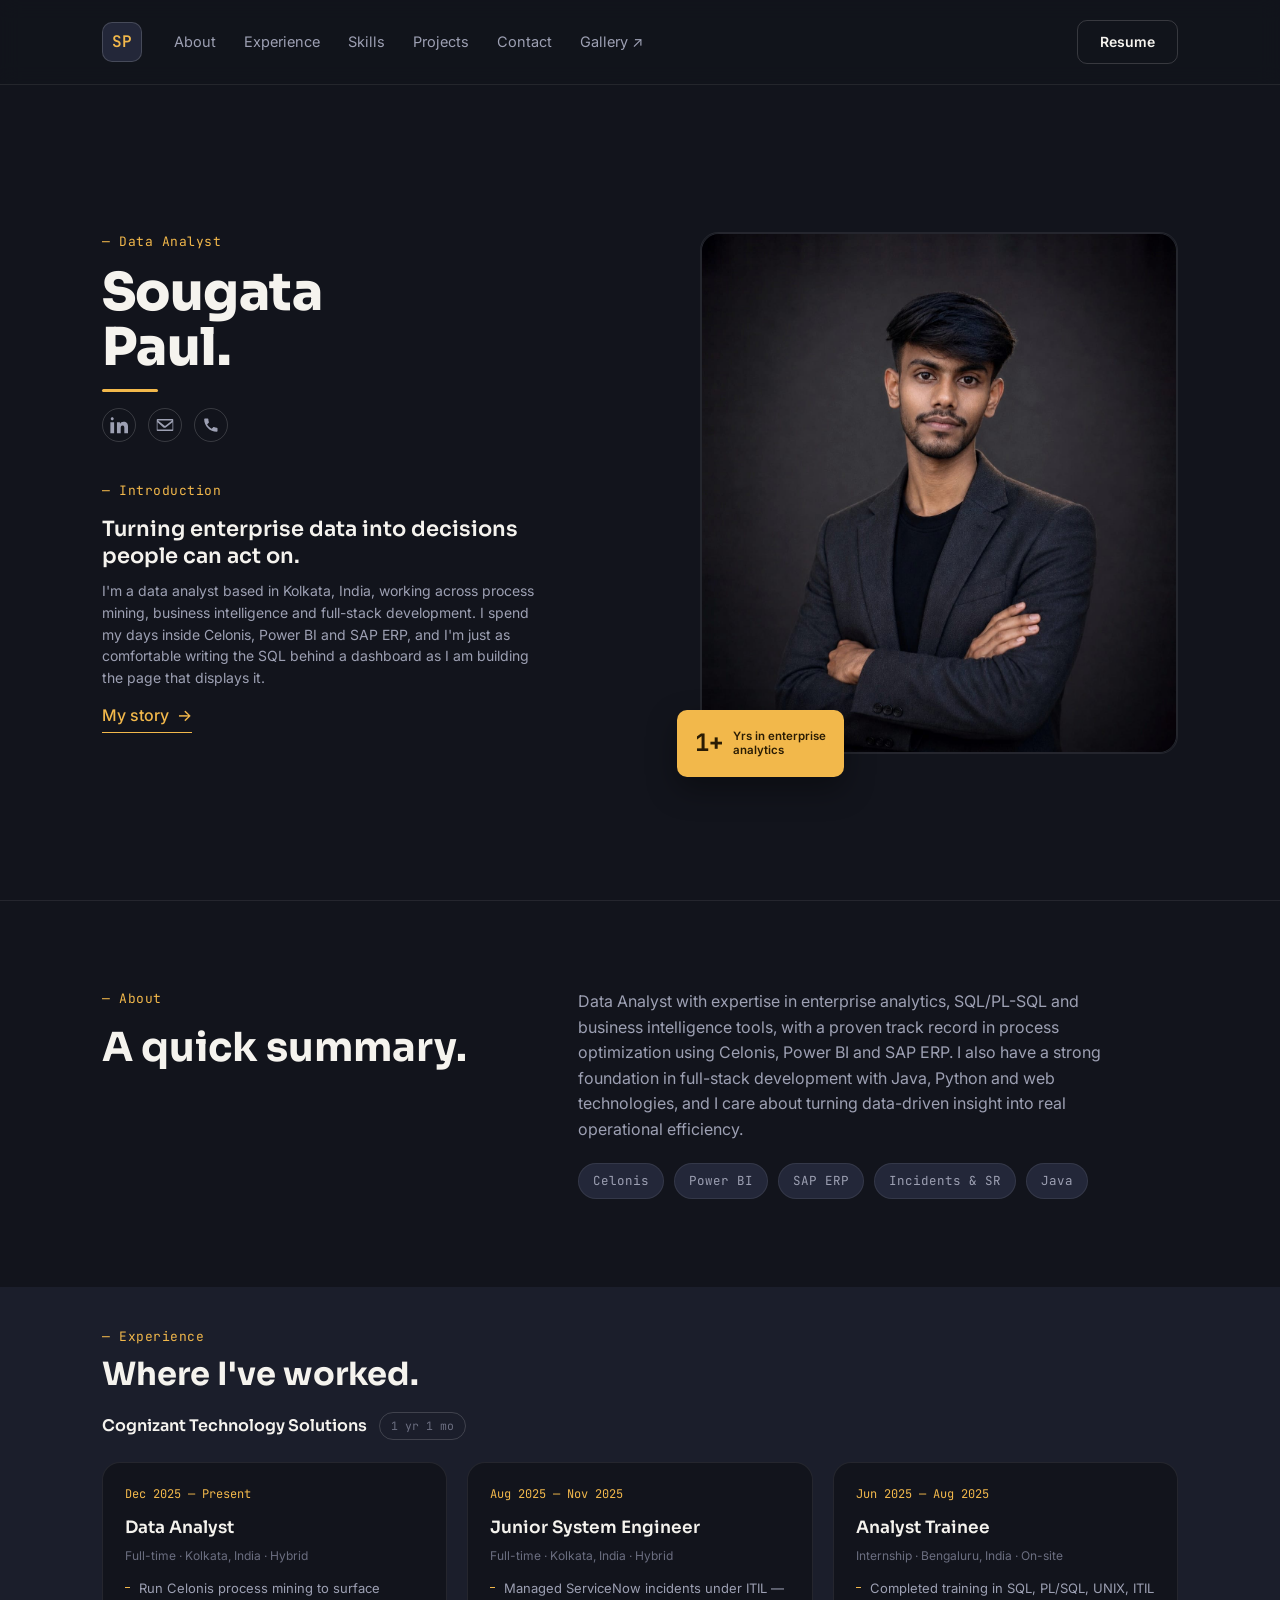
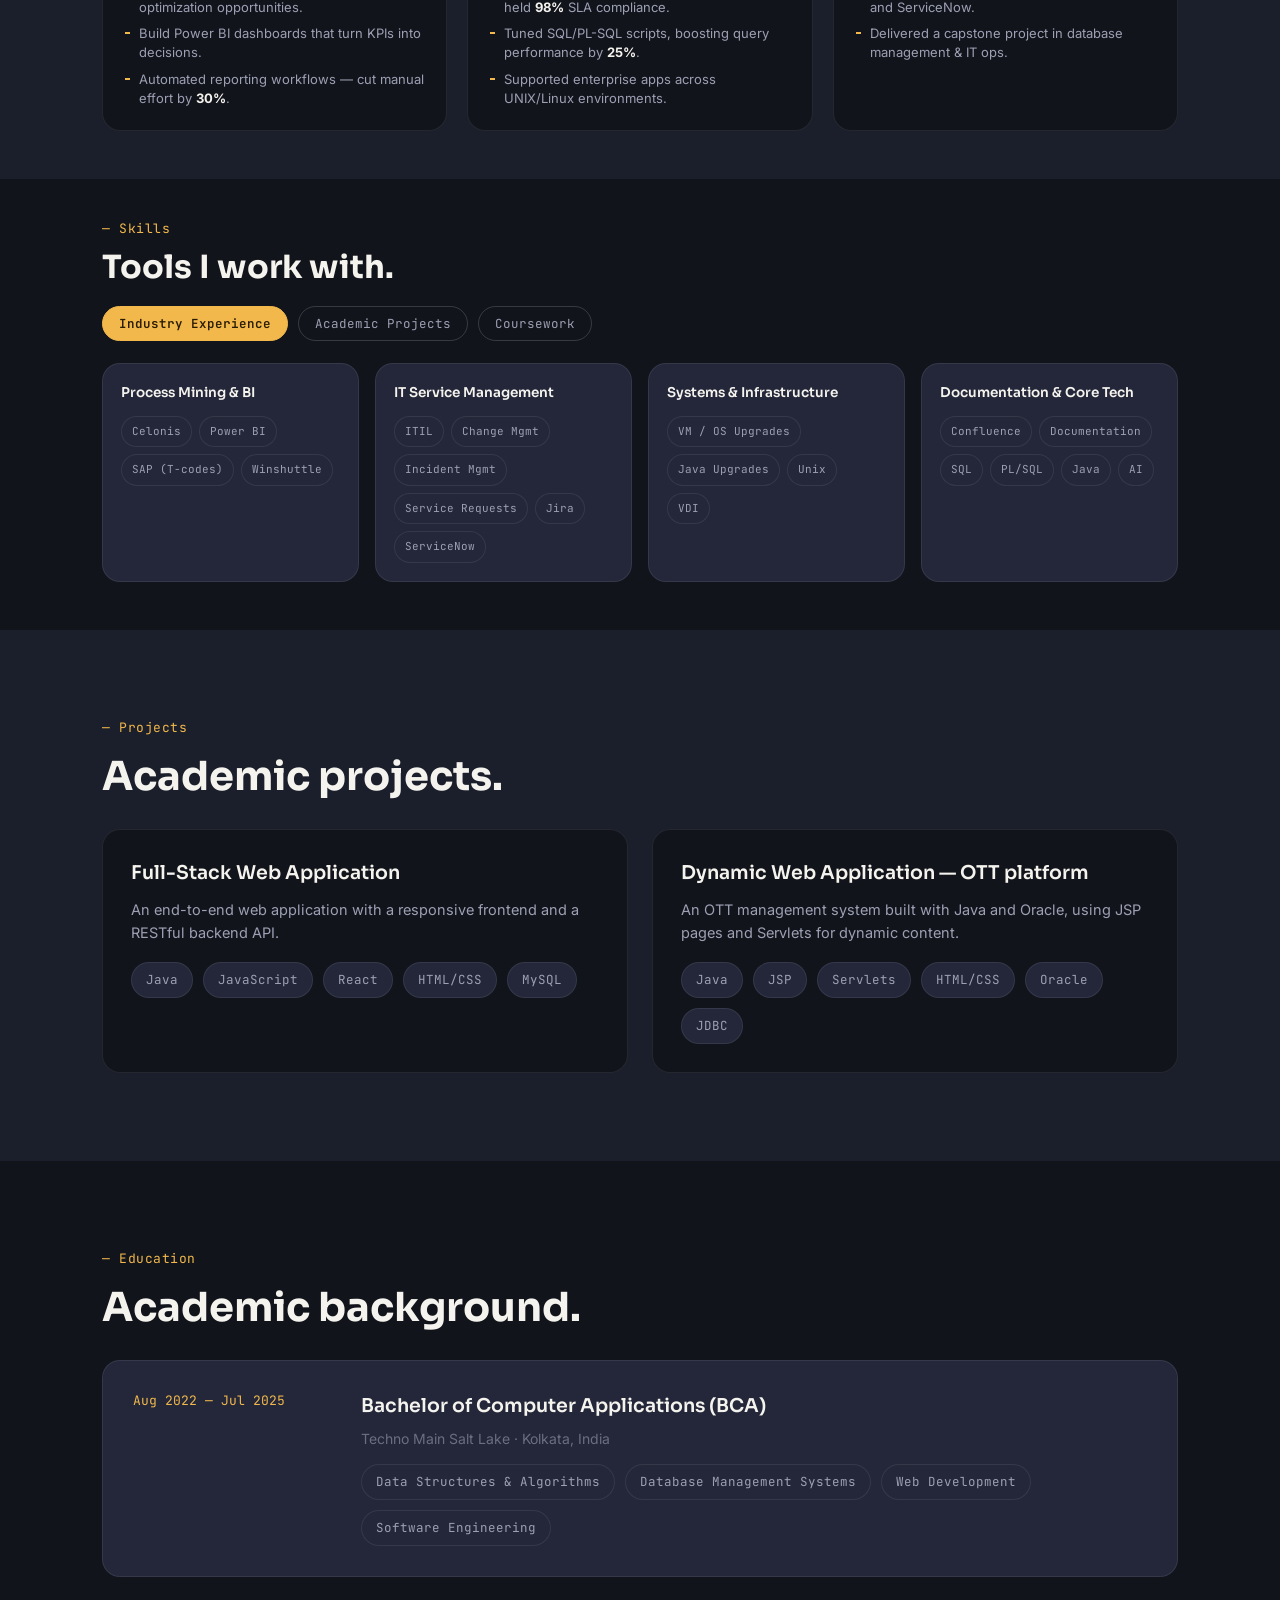
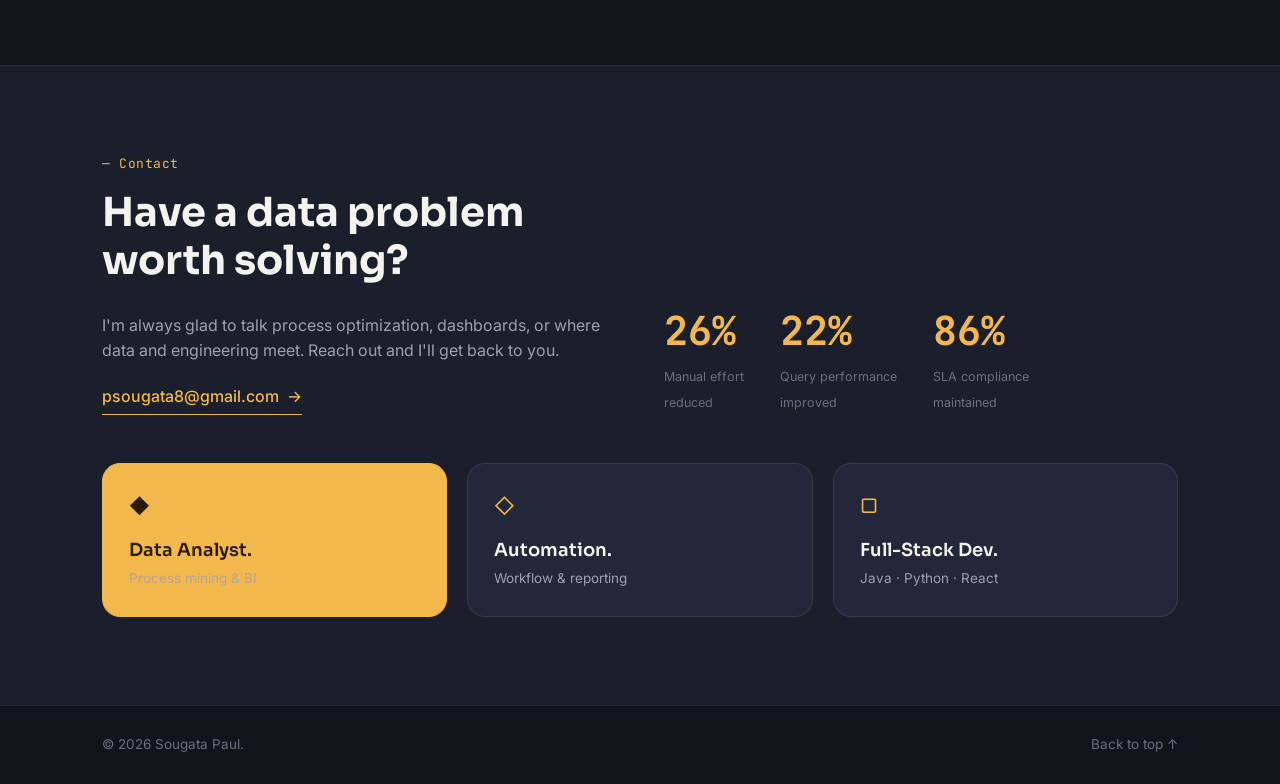
==== index.html @ 5f7a3713 "Add files via upload" ====
<!DOCTYPE html>
<html lang="en">
<head>
  <meta charset="UTF-8">
  <meta name="viewport" content="width=device-width, initial-scale=1.0">
  <title>Sougata Paul — Data Analyst &amp; Full-Stack Developer</title>
  <meta name="description" content="Portfolio of Sougata Paul, Data Analyst and full-stack developer specializing in process mining, Power BI, SQL and enterprise analytics.">

  <link rel="icon" href="data:image/svg+xml,%3Csvg xmlns='http://www.w3.org/2000/svg' viewBox='0 0 64 64'%3E%3Crect width='64' height='64' rx='14' fill='%2312141C'/%3E%3Ctext x='32' y='42' font-family='Arial' font-size='28' font-weight='700' fill='%23F2B84B' text-anchor='middle'%3ESP%3C/text%3E%3C/svg%3E">

  <link rel="preconnect" href="https://fonts.googleapis.com">
  <link rel="preconnect" href="https://fonts.gstatic.com" crossorigin>
  <link href="https://fonts.googleapis.com/css2?family=Sora:wght@400;600;700;800&family=Inter:wght@400;500;600&family=JetBrains+Mono:wght@500;600&display=swap" rel="stylesheet">

  <link rel="stylesheet" href="css/styles.css">
</head>
<body>

  <!-- ====== NAV ====== -->
  <header class="site-header">
    <div class="nav-wrap">
      <a href="#top" class="logo" aria-label="Sougata Paul, home">SP</a>

      <nav class="main-nav" id="main-nav">
        <a href="#about">About</a>
        <a href="#experience">Experience</a>
        <a href="#skills">Skills</a>
        <a href="#projects">Projects</a>
        <a href="#contact">Contact</a>
        <a href="gallery.html" class="gallery-cta">Gallery ↗</a>
      </nav>

      <a class="btn btn-ghost nav-cta" href="assets/resume/Sougata_Paul_Resume.pdf" download>Resume</a>

      <button class="menu-toggle" id="menu-toggle" aria-label="Open menu" aria-expanded="false" aria-controls="main-nav">
        <span></span><span></span><span></span>
      </button>
    </div>
  </header>

  <main id="top">

    <!-- ====== HERO ====== -->
    <section class="hero">
      <div class="hero-grid">

        <div class="hero-text">
          <p class="eyebrow">— Data Analyst</p>
          <h1 class="hero-name">Sougata<br>Paul.</h1>
          <span class="accent-rule"></span>

          <ul class="social-row" aria-label="Contact links">
            <li><a href="https://www.linkedin.com/in/sougata-paul-/" target="_blank" rel="noopener" aria-label="LinkedIn">
              <svg viewBox="0 0 24 24" width="18" height="18" fill="currentColor"><path d="M4.98 3.5C4.98 4.6 4.1 5.5 3 5.5s-1.98-.9-1.98-2S1.9 1.5 3 1.5s1.98.9 1.98 2zM.5 8.2h5V23h-5V8.2zM8.5 8.2h4.79v2.02h.07c.67-1.2 2.3-2.46 4.73-2.46 5.06 0 6 3.3 6 7.6V23h-5v-6.7c0-1.6-.03-3.66-2.23-3.66-2.24 0-2.58 1.74-2.58 3.55V23h-5V8.2z"/></svg>
            </a></li>
            <li><a href="mailto:psougata8@gmail.com" aria-label="Email">
              <svg viewBox="0 0 24 24" width="18" height="18" fill="currentColor"><path d="M2 4h20a1 1 0 0 1 1 1v14a1 1 0 0 1-1 1H2a1 1 0 0 1-1-1V5a1 1 0 0 1 1-1zm19.4 2H2.6l8.9 7.1a1 1 0 0 0 1 0L21.4 6zM2 8.3V18h20V8.3l-8.9 7a3 3 0 0 1-3.2 0L2 8.3z"/></svg>
            </a></li>
            <li><a href="tel:+918100506676" aria-label="Phone">
              <svg viewBox="0 0 24 24" width="18" height="18" fill="currentColor"><path d="M6.6 10.8c1.4 2.7 3.6 4.9 6.3 6.3l2.1-2.1c.3-.3.7-.4 1-.2 1.1.5 2.4.7 3.7.7.6 0 1 .4 1 1v3.6c0 .6-.4 1-1 1C10.6 21.1 2.9 13.4 2.9 4.3c0-.6.4-1 1-1H7.5c.6 0 1 .4 1 1 0 1.3.2 2.6.7 3.7.2.3.1.7-.2 1l-2.1 2.1z"/></svg>
            </a></li>
          </ul>
        </div>

        <div class="hero-photo">
          <div class="photo-frame">
            <img id="profile-photo" src="assets/images/profile.jpeg" alt="Portrait of Sougata Paul">
            <div class="floating-chip">
              <span class="chip-num">1+</span>
              <span class="chip-label">Yrs in enterprise<br>analytics</span>
            </div>
          </div>
        </div>

        <div class="hero-intro">
          <p class="eyebrow">— Introduction</p>
          <h2 class="hero-headline">Turning enterprise data into decisions people can act on.</h2>
          <p class="hero-copy">
            I'm a data analyst based in Kolkata, India, working across process mining,
            business intelligence and full-stack development. I spend my days inside
            Celonis, Power BI and SAP ERP, and I'm just as comfortable writing the SQL
            behind a dashboard as I am building the page that displays it.
          </p>
          <a class="link-arrow" href="#about">My story <span aria-hidden="true">→</span></a>
        </div>

      </div>
    </section>

    <!-- ====== ABOUT ====== -->
    <section class="section" id="about">
      <div class="section-inner about-grid">
        <div>
          <p class="eyebrow">— About</p>
          <h2 class="section-title">A quick summary.</h2>
        </div>
        <div>
          <p class="body-copy">
            Data Analyst with expertise in enterprise analytics, SQL/PL-SQL and business
            intelligence tools, with a proven track record in process optimization using
            Celonis, Power BI and SAP ERP. I also have a strong foundation in full-stack
            development with Java, Python and web technologies, and I care about turning
            data-driven insight into real operational efficiency.
          </p>
          <ul class="chip-row">
            <li class="chip">Celonis</li>
            <li class="chip">Power BI</li>
            <li class="chip">SAP ERP</li>
            <li class="chip">Incidents & SR</li>
            <li class="chip">Java</li>
          </ul>
        </div>
      </div>
    </section>

    <!-- ====== EXPERIENCE ====== -->
    <section class="section section-alt experience-section" id="experience">
      <div class="section-inner">
        <p class="eyebrow">— Experience</p>
        <h2 class="section-title">Where I've worked.</h2>

        <div class="company-header">
          <span class="company-name">Cognizant Technology Solutions</span>
          <span class="company-tenure">1 yr 1 mo</span>
        </div>

        <div class="experience-grid">

          <article class="exp-card">
            <span class="exp-date">Dec 2025 — Present</span>
            <h3>Data Analyst</h3>
            <p class="exp-meta">Full-time · Kolkata, India · Hybrid</p>
            <ul>
              <li>Run Celonis process mining to surface optimization opportunities.</li>
              <li>Build Power BI dashboards that turn KPIs into decisions.</li>
              <li>Automated reporting workflows — cut manual effort by <strong>30%</strong>.</li>
            </ul>
          </article>

          <article class="exp-card">
            <span class="exp-date">Aug 2025 — Nov 2025</span>
            <h3>Junior System Engineer</h3>
            <p class="exp-meta">Full-time · Kolkata, India · Hybrid</p>
            <ul>
              <li>Managed ServiceNow incidents under ITIL — held <strong>98%</strong> SLA compliance.</li>
              <li>Tuned SQL/PL-SQL scripts, boosting query performance by <strong>25%</strong>.</li>
              <li>Supported enterprise apps across UNIX/Linux environments.</li>
            </ul>
          </article>

          <article class="exp-card">
            <span class="exp-date">Jun 2025 — Aug 2025</span>
            <h3>Analyst Trainee</h3>
            <p class="exp-meta">Internship · Bengaluru, India · On-site</p>
            <ul>
              <li>Completed training in SQL, PL/SQL, UNIX, ITIL and ServiceNow.</li>
              <li>Delivered a capstone project in database management &amp; IT ops.</li>
            </ul>
          </article>

        </div>
      </div>
    </section>

    <!-- ====== SKILLS ====== -->
    <section class="section skills-section" id="skills">
      <div class="section-inner">
        <p class="eyebrow">— Skills</p>
        <h2 class="section-title">Tools I work with.</h2>

        <div class="skills-tabs" role="tablist" aria-label="Skill categories">
          <button class="tab-btn is-active" role="tab" aria-selected="true" data-tab="industry">Industry Experience</button>
          <button class="tab-btn" role="tab" aria-selected="false" data-tab="academic">Academic Projects</button>
          <button class="tab-btn" role="tab" aria-selected="false" data-tab="coursework">Coursework</button>
        </div>

        <div class="tab-panel is-active" data-panel="industry">
          <div class="skills-grid cols-4">
            <div class="skill-card">
              <h3>Process Mining &amp; BI</h3>
              <ul class="chip-row">
                <li class="chip">Celonis</li>
                <li class="chip">Power BI</li>
                <li class="chip">SAP (T-codes)</li>
                <li class="chip">Winshuttle</li>
              </ul>
            </div>
            <div class="skill-card">
              <h3>IT Service Management</h3>
              <ul class="chip-row">
                <li class="chip">ITIL</li>
                <li class="chip">Change Mgmt</li>
                <li class="chip">Incident Mgmt</li>
                <li class="chip">Service Requests</li>
                <li class="chip">Jira</li>
                <li class="chip">ServiceNow</li>
              </ul>
            </div>
            <div class="skill-card">
              <h3>Systems &amp; Infrastructure</h3>
              <ul class="chip-row">
                <li class="chip">VM / OS Upgrades</li>
                <li class="chip">Java Upgrades</li>
                <li class="chip">Unix</li>
                <li class="chip">VDI</li>
              </ul>
            </div>
            <div class="skill-card">
              <h3>Documentation &amp; Core Tech</h3>
              <ul class="chip-row">
                <li class="chip">Confluence</li>
                <li class="chip">Documentation</li>
                <li class="chip">SQL</li>
                <li class="chip">PL/SQL</li>
                <li class="chip">Java</li>
                <li class="chip">AI</li>
              </ul>
            </div>
          </div>
        </div>

        <div class="tab-panel" data-panel="academic" hidden>
          <div class="skills-grid cols-3">
            <div class="skill-card">
              <h3>Frontend</h3>
              <ul class="chip-row">
                <li class="chip">HTML</li>
                <li class="chip">CSS</li>
                <li class="chip">JavaScript</li>
                <li class="chip">React</li>
                <li class="chip">Bootstrap</li>
              </ul>
            </div>
            <div class="skill-card">
              <h3>Backend &amp; Java</h3>
              <ul class="chip-row">
                <li class="chip">Spring Boot</li>
                <li class="chip">STS</li>
                <li class="chip">Servlet</li>
                <li class="chip">JSP</li>
                <li class="chip">JDBC</li>
                <li class="chip">Full-Stack Dev</li>
              </ul>
            </div>
            <div class="skill-card">
              <h3>Databases &amp; Tools</h3>
              <ul class="chip-row">
                <li class="chip">MySQL</li>
                <li class="chip">Oracle</li>
                <li class="chip">DBMS</li>
                <li class="chip">Postman</li>
              </ul>
            </div>
          </div>
        </div>

        <div class="tab-panel" data-panel="coursework" hidden>
          <div class="skill-card skill-card-wide">
            <h3>Foundational coursework</h3>
            <p class="coursework-note">Core CS concepts covered during my BCA, alongside the hands-on project work.</p>
            <ul class="chip-row">
              <li class="chip">Java</li>
              <li class="chip">Python</li>
              <li class="chip">C</li>
              <li class="chip">DBMS</li>
              <li class="chip">DSS</li>
              <li class="chip">PHP</li>
            </ul>
          </div>
        </div>
      </div>
    </section>

    <!-- ====== PROJECTS ====== -->
    <section class="section section-alt" id="projects">
      <div class="section-inner">
        <p class="eyebrow">— Projects</p>
        <h2 class="section-title">Academic projects.</h2>

        <div class="projects-grid">
          <article class="project-card">
            <h3>Full-Stack Web Application</h3>
            <p>An end-to-end web application with a responsive frontend and a RESTful backend API.</p>
            <ul class="chip-row">
              <li class="chip">Java</li><li class="chip">JavaScript</li><li class="chip">React</li>
              <li class="chip">HTML/CSS</li><li class="chip">MySQL</li>
            </ul>
          </article>

          <article class="project-card">
            <h3>Dynamic Web Application — OTT platform</h3>
            <p>An OTT management system built with Java and Oracle, using JSP pages and Servlets for dynamic content.</p>
            <ul class="chip-row">
              <li class="chip">Java</li><li class="chip">JSP</li><li class="chip">Servlets</li>
              <li class="chip">HTML/CSS</li><li class="chip">Oracle</li><li class="chip">JDBC</li>
            </ul>
          </article>
        </div>
      </div>
    </section>

    <!-- ====== EDUCATION ====== -->
    <section class="section" id="education">
      <div class="section-inner">
        <p class="eyebrow">— Education</p>
        <h2 class="section-title">Academic background.</h2>

        <div class="education-card">
          <div class="education-date">Aug 2022 — Jul 2025</div>
          <div>
            <h3>Bachelor of Computer Applications (BCA)</h3>
            <p class="timeline-org">Techno Main Salt Lake · Kolkata, India</p>
            <ul class="chip-row">
              <li class="chip">Data Structures &amp; Algorithms</li>
              <li class="chip">Database Management Systems</li>
              <li class="chip">Web Development</li>
              <li class="chip">Software Engineering</li>
            </ul>
          </div>
        </div>
      </div>
    </section>

    <!-- ====== CONTACT / STATS ====== -->
    <section class="section contact-band" id="contact">
      <div class="section-inner contact-grid">

        <div>
          <p class="eyebrow">— Contact</p>
          <h2 class="section-title">Have a data problem<br>worth solving?</h2>
          <p class="body-copy">
            I'm always glad to talk process optimization, dashboards, or where data
            and engineering meet. Reach out and I'll get back to you.
          </p>
          <a class="link-arrow" href="mailto:psougata8@gmail.com">psougata8@gmail.com <span aria-hidden="true">→</span></a>
        </div>

        <div class="stats-row" id="stats-row">
          <div class="stat">
            <span class="stat-num" data-count="30" data-suffix="%">0%</span>
            <span class="stat-label">Manual effort<br>reduced</span>
          </div>
          <div class="stat">
            <span class="stat-num" data-count="25" data-suffix="%">0%</span>
            <span class="stat-label">Query performance<br>improved</span>
          </div>
          <div class="stat">
            <span class="stat-num" data-count="98" data-suffix="%">0%</span>
            <span class="stat-label">SLA compliance<br>maintained</span>
          </div>
        </div>

        <div class="role-cards">
          <div class="role-card role-card-featured">
            <span class="role-icon" aria-hidden="true">◆</span>
            <h3>Data Analyst.</h3>
            <p>Process mining &amp; BI</p>
          </div>
          <div class="role-card">
            <span class="role-icon" aria-hidden="true">◇</span>
            <h3>Automation.</h3>
            <p>Workflow &amp; reporting</p>
          </div>
          <div class="role-card">
            <span class="role-icon" aria-hidden="true">▢</span>
            <h3>Full-Stack Dev.</h3>
            <p>Java · Python · React</p>
          </div>
        </div>

      </div>
    </section>

  </main>

  <!-- ====== FOOTER ====== -->
  <footer class="site-footer">
    <div class="section-inner footer-inner">
      <span>© <span id="year"></span> Sougata Paul.</span>
      <a href="#top">Back to top ↑</a>
    </div>
  </footer>

  <script src="js/script.js"></script>
</body>
</html>
---- css/styles.css ----
/* ===================================================================
   SOUGATA PAUL — PORTFOLIO STYLES
   Token system: dark navy surfaces, amber accent, Sora display type,
   Inter body type, JetBrains Mono for numbers/dates/labels.
   =================================================================== */

:root {
  /* color */
  --bg-base: #12141C;
  --bg-surface: #1B1E2B;
  --bg-surface-alt: #232739;
  --accent: #F2B84B;
  --accent-dark: #C98F2A;
  --text-primary: #F5F3EE;
  --text-secondary: #9DA0B3;
  --text-tertiary: #6B6E80;
  --border: rgba(255, 255, 255, 0.08);
  --border-strong: rgba(255, 255, 255, 0.16);

  /* type */
  --font-display: "Sora", sans-serif;
  --font-body: "Inter", sans-serif;
  --font-mono: "JetBrains Mono", monospace;

  /* layout */
  --max-width: 1140px;
  --radius-md: 10px;
  --radius-lg: 18px;
  --header-h: 84px;
}

/* ---------- reset ---------- */
* { margin: 0; padding: 0; box-sizing: border-box; }

html { scroll-behavior: smooth; }

section[id] { scroll-margin-top: var(--header-h); }

body {
  background: var(--bg-base);
  color: var(--text-primary);
  font-family: var(--font-body);
  font-size: 16px;
  line-height: 1.6;
  -webkit-font-smoothing: antialiased;
}

img { max-width: 100%; display: block; }
ul, ol { list-style: none; }
a { color: inherit; text-decoration: none; }

a:focus-visible,
button:focus-visible {
  outline: 2px solid var(--accent);
  outline-offset: 3px;
  border-radius: 4px;
}

@media (prefers-reduced-motion: reduce) {
  html { scroll-behavior: auto; }
  * { animation-duration: 0.001ms !important; transition-duration: 0.001ms !important; }
}

.section-inner {
  max-width: var(--max-width);
  margin: 0 auto;
  padding: 0 32px;
}

/* ---------- eyebrow / headings ---------- */
.eyebrow {
  font-family: var(--font-mono);
  font-size: 13px;
  letter-spacing: 0.04em;
  color: var(--accent);
  margin-bottom: 14px;
}

.section-title {
  font-family: var(--font-display);
  font-weight: 700;
  font-size: clamp(28px, 4vw, 40px);
  line-height: 1.2;
  margin-bottom: 28px;
}

.body-copy {
  color: var(--text-secondary);
  max-width: 540px;
  margin-bottom: 20px;
}

.link-arrow {
  display: inline-flex;
  align-items: center;
  gap: 8px;
  color: var(--accent);
  font-weight: 500;
  border-bottom: 1px solid var(--accent);
  padding-bottom: 4px;
  transition: gap 0.2s ease;
}
.link-arrow:hover { gap: 14px; }

/* ---------- chips ---------- */
.chip-row { display: flex; flex-wrap: wrap; gap: 10px; }
.chip {
  font-family: var(--font-mono);
  font-size: 12.5px;
  color: var(--text-secondary);
  background: var(--bg-surface-alt);
  border: 1px solid var(--border);
  border-radius: 999px;
  padding: 7px 14px;
}

/* ---------- buttons ---------- */
.btn {
  display: inline-block;
  font-weight: 600;
  font-size: 14px;
  padding: 10px 22px;
  border-radius: var(--radius-md);
  transition: background 0.2s ease, color 0.2s ease, border-color 0.2s ease;
}
.btn-ghost {
  border: 1px solid var(--border-strong);
  color: var(--text-primary);
}
.btn-ghost:hover { border-color: var(--accent); color: var(--accent); }

/* =========================================================
   HEADER / NAV
   ========================================================= */
.site-header {
  position: sticky;
  top: 0;
  z-index: 100;
  background: rgba(18, 20, 28, 0.85);
  backdrop-filter: blur(10px);
  border-bottom: 1px solid var(--border);
}

.nav-wrap {
  max-width: var(--max-width);
  height: var(--header-h);
  margin: 0 auto;
  padding: 0 32px;
  display: flex;
  align-items: center;
  gap: 32px;
}

.logo {
  width: 40px;
  height: 40px;
  flex-shrink: 0;
  display: grid;
  place-items: center;
  background: var(--bg-surface-alt);
  border: 1px solid var(--border-strong);
  border-radius: 10px;
  font-family: var(--font-mono);
  font-weight: 600;
  color: var(--accent);
}

.main-nav {
  display: flex;
  gap: 28px;
  margin-right: auto;
}
.main-nav a {
  font-size: 14.5px;
  color: var(--text-secondary);
  transition: color 0.2s ease;
}
.main-nav a:hover { color: var(--text-primary); }

.nav-cta { flex-shrink: 0; }

.menu-toggle {
  display: none;
  width: 36px;
  height: 36px;
  background: none;
  border: none;
  flex-direction: column;
  justify-content: center;
  gap: 5px;
  cursor: pointer;
}
.menu-toggle span {
  display: block;
  height: 2px;
  background: var(--text-primary);
  border-radius: 2px;
}

/* =========================================================
   HERO
   ========================================================= */
.hero {
  min-height: calc(100vh - var(--header-h));
  display: flex;
  align-items: center;
  padding: 28px 0;
  border-bottom: 1px solid var(--border);
}

.hero-grid {
  width: 100%;
  max-width: var(--max-width);
  margin: 0 auto;
  padding: 0 32px;
  display: grid;
  grid-template-columns: 1.05fr 0.9fr;
  grid-template-rows: auto auto;
  column-gap: 40px;
  row-gap: 18px;
  align-items: stretch;
}

.hero-text { grid-column: 1; grid-row: 1; }

.hero-name {
  font-family: var(--font-display);
  font-weight: 800;
  font-size: clamp(32px, 4.6vw, 52px);
  line-height: 1.05;
  letter-spacing: -0.01em;
}

.accent-rule {
  display: block;
  width: 56px;
  height: 3px;
  background: var(--accent);
  border-radius: 4px;
  margin: 14px 0 16px;
}

.social-row { display: flex; gap: 12px; }
.social-row a {
  width: 34px;
  height: 34px;
  display: grid;
  place-items: center;
  border: 1px solid var(--border-strong);
  border-radius: 50%;
  color: var(--text-secondary);
  transition: border-color 0.2s ease, color 0.2s ease;
}
.social-row a:hover { border-color: var(--accent); color: var(--accent); }

.hero-photo { grid-column: 2; grid-row: 1 / 3; height: 100%; }

.photo-frame {
  position: relative;
  height: 100%;
  border-radius: var(--radius-lg);
  overflow: visible;
  border: 1px solid var(--border);
}
.photo-frame img {
  width: 100%;
  height: 100%;
  min-height: 280px;
  max-height: 520px;
  object-fit: cover;
  object-position: top center;
  border-radius: var(--radius-lg);
  border: 1px solid var(--border);
}

.floating-chip {
  position: absolute;
  left: -24px;
  bottom: -24px;
  background: var(--accent);
  color: #2A1C04;
  border-radius: var(--radius-md);
  padding: 14px 18px;
  display: flex;
  align-items: center;
  gap: 10px;
  box-shadow: 0 12px 30px rgba(0, 0, 0, 0.35);
}
.chip-num {
  font-family: var(--font-mono);
  font-weight: 700;
  font-size: 24px;
}
.chip-label {
  font-size: 11.5px;
  font-weight: 600;
  line-height: 1.25;
}

.hero-intro { grid-column: 1; grid-row: 2; align-self: start; }

.hero-headline {
  font-family: var(--font-display);
  font-weight: 600;
  font-size: clamp(17px, 1.9vw, 21px);
  line-height: 1.3;
  margin-bottom: 10px;
  max-width: 440px;
}

.hero-copy {
  color: var(--text-secondary);
  font-size: 14px;
  line-height: 1.55;
  max-width: 440px;
  margin-bottom: 14px;
}

/* =========================================================
   GENERIC SECTIONS
   ========================================================= */
.section { padding: 88px 0; }
.section-alt { background: var(--bg-surface); }

.about-grid {
  display: grid;
  grid-template-columns: 1fr 1.4fr;
  gap: 48px;
}

/* =========================================================
   EXPERIENCE — compact 3-up cards, sized to avoid inner scroll
   ========================================================= */
.experience-section { padding: 40px 0 48px; }
.experience-section .eyebrow { margin-bottom: 8px; }
.experience-section .section-title { font-size: clamp(24px, 3.2vw, 32px); margin-bottom: 18px; }

.company-header {
  display: flex;
  align-items: center;
  gap: 12px;
  margin-bottom: 22px;
}
.company-name {
  font-family: var(--font-display);
  font-weight: 600;
  font-size: 16px;
}
.company-tenure {
  font-family: var(--font-mono);
  font-size: 11.5px;
  color: var(--text-tertiary);
  border: 1px solid var(--border-strong);
  border-radius: 999px;
  padding: 4px 11px;
}

.experience-grid {
  display: grid;
  grid-template-columns: repeat(3, 1fr);
  gap: 20px;
}

.exp-card {
  background: var(--bg-base);
  border: 1px solid var(--border);
  border-radius: var(--radius-lg);
  padding: 22px;
}

.exp-date {
  display: block;
  font-family: var(--font-mono);
  font-size: 12px;
  color: var(--accent);
  margin-bottom: 10px;
}

.exp-card h3 {
  font-family: var(--font-display);
  font-size: 17px;
  font-weight: 600;
  margin-bottom: 4px;
}

.exp-meta {
  font-size: 12px;
  color: var(--text-tertiary);
  margin-bottom: 14px;
}

.exp-card ul { display: flex; flex-direction: column; gap: 8px; }
.exp-card li {
  color: var(--text-secondary);
  font-size: 13px;
  line-height: 1.45;
  position: relative;
  padding-left: 14px;
}
.exp-card li::before {
  content: "";
  position: absolute;
  left: 0;
  top: 8px;
  width: 5px;
  height: 1.5px;
  background: var(--accent);
}
.exp-card strong { color: var(--text-primary); }

.timeline-org {
  color: var(--text-tertiary);
  font-size: 14px;
  margin-bottom: 14px;
}

/* =========================================================
   SKILLS — tabbed, sized to fit one viewport
   ========================================================= */
.skills-section { padding: 40px 0 48px; }
.skills-section .eyebrow { margin-bottom: 8px; }
.skills-section .section-title { font-size: clamp(24px, 3.2vw, 32px); margin-bottom: 20px; }

.skills-tabs {
  display: flex;
  gap: 10px;
  flex-wrap: wrap;
  margin-bottom: 22px;
}
.tab-btn {
  font-family: var(--font-mono);
  font-size: 12.5px;
  color: var(--text-secondary);
  background: transparent;
  border: 1px solid var(--border-strong);
  border-radius: 999px;
  padding: 8px 16px;
  cursor: pointer;
  transition: border-color 0.2s ease, color 0.2s ease, background 0.2s ease;
}
.tab-btn:hover { border-color: var(--accent); color: var(--text-primary); }
.chip:hover { border-color: var(--accent); color: var(--text-primary); }
.tab-btn.is-active {
  background: var(--accent);
  border-color: var(--accent);
  color: #2A1C04;
  font-weight: 600;
}

.tab-panel[hidden] { display: none; }

.skills-grid {
  display: grid;
  gap: 16px;
}
.skills-grid.cols-4 { grid-template-columns: repeat(4, 1fr); }
.skills-grid.cols-3 { grid-template-columns: repeat(3, 1fr); }

.skill-card {
  background: var(--bg-surface-alt);
  border: 1px solid var(--border);
  border-radius: var(--radius-lg);
  padding: 18px;
}
.skill-card h3 {
  font-family: var(--font-display);
  font-size: 13.5px;
  font-weight: 600;
  margin-bottom: 12px;
}
.skills-section .chip {
  font-size: 11px;
  padding: 6px 10px;
}
.skills-section .chip-row { gap: 7px; }

.skill-card-wide { max-width: 640px; }
.coursework-note {
  color: var(--text-secondary);
  font-size: 13.5px;
  margin-bottom: 16px;
}

/* =========================================================
   PROJECTS
   ========================================================= */
.projects-grid {
  display: grid;
  grid-template-columns: repeat(2, 1fr);
  gap: 24px;
}

.project-card {
  background: var(--bg-base);
  border: 1px solid var(--border);
  border-radius: var(--radius-lg);
  padding: 28px;
}
.project-card h3 {
  font-family: var(--font-display);
  font-size: 19px;
  font-weight: 600;
  margin-bottom: 10px;
}
.project-card p {
  color: var(--text-secondary);
  margin-bottom: 18px;
  font-size: 14.5px;
}

/* =========================================================
   EDUCATION
   ========================================================= */
.education-card {
  display: grid;
  grid-template-columns: 200px 1fr;
  gap: 28px;
  background: var(--bg-surface-alt);
  border: 1px solid var(--border);
  border-radius: var(--radius-lg);
  padding: 30px;
}
.education-date {
  font-family: var(--font-mono);
  font-size: 13px;
  color: var(--accent);
}
.education-card h3 {
  font-family: var(--font-display);
  font-size: 19px;
  font-weight: 600;
  margin-bottom: 6px;
}

/* =========================================================
   CONTACT / STATS BAND
   ========================================================= */
.contact-band {
  background: var(--bg-surface);
  border-top: 1px solid var(--border);
}

.contact-grid {
  display: grid;
  grid-template-columns: 1fr 1fr;
  grid-template-rows: auto auto;
  column-gap: 48px;
  row-gap: 48px;
}

.stats-row {
  grid-column: 2;
  grid-row: 1;
  display: flex;
  gap: 36px;
  align-self: end;
}
.stat-num {
  display: block;
  font-family: var(--font-mono);
  font-weight: 700;
  font-size: 40px;
  color: var(--accent);
}
.stat-label {
  font-size: 12.5px;
  color: var(--text-tertiary);
  line-height: 1.3;
}

.role-cards {
  grid-column: 1 / -1;
  grid-row: 2;
  display: grid;
  grid-template-columns: repeat(3, 1fr);
  gap: 20px;
}

.role-card {
  background: var(--bg-surface-alt);
  border: 1px solid var(--border);
  border-radius: var(--radius-lg);
  padding: 26px;
}
.role-card-featured {
  background: var(--accent);
  border-color: var(--accent);
}
.role-card-featured h3,
.role-card-featured p { color: #2A1C04; }
.role-card-featured .role-icon { color: #2A1C04; }

.role-icon {
  display: block;
  font-size: 20px;
  color: var(--accent);
  margin-bottom: 14px;
}
.role-card h3 {
  font-family: var(--font-display);
  font-size: 18px;
  font-weight: 600;
  margin-bottom: 4px;
}
.role-card p {
  font-size: 13.5px;
  color: var(--text-secondary);
}
.role-card-featured p { opacity: 0.75; }

/* =========================================================
   FOOTER
   ========================================================= */
.site-footer {
  border-top: 1px solid var(--border);
  padding: 28px 0;
}
.footer-inner {
  display: flex;
  justify-content: space-between;
  font-size: 13.5px;
  color: var(--text-tertiary);
}
.footer-inner a:hover { color: var(--accent); }

/* =========================================================
   RESPONSIVE
   ========================================================= */
@media (max-width: 900px) {
  .hero { min-height: auto; padding: 48px 0; }
  .hero-grid { grid-template-columns: 1fr; row-gap: 28px; }
  .hero-text, .hero-photo, .hero-intro { grid-column: 1; }
  .hero-photo { grid-row: auto; height: auto; max-width: 360px; }
  .photo-frame { height: auto; }
  .photo-frame img { height: auto; aspect-ratio: 4 / 5; min-height: 0; max-height: none; }
  .about-grid { grid-template-columns: 1fr; }
  .experience-grid { grid-template-columns: 1fr; }
  .company-header { flex-wrap: wrap; }
  .skills-grid.cols-4 { grid-template-columns: repeat(2, 1fr); }
  .skills-grid.cols-3 { grid-template-columns: repeat(2, 1fr); }
  .projects-grid { grid-template-columns: 1fr; }
  .contact-grid { grid-template-columns: 1fr; }
  .stats-row { grid-column: 1; grid-row: auto; align-self: start; flex-wrap: wrap; }
  .role-cards { grid-template-columns: 1fr; grid-row: auto; grid-column: 1; }
  .education-card { grid-template-columns: 1fr; }
}

@media (max-width: 720px) {
  .main-nav {
    position: absolute;
    top: var(--header-h);
    left: 0;
    right: 0;
    background: var(--bg-base);
    border-bottom: 1px solid var(--border);
    flex-direction: column;
    gap: 0;
    margin-right: 0;
    max-height: 0;
    overflow: hidden;
    transition: max-height 0.25s ease;
  }
  .main-nav.is-open { max-height: 320px; }
  .main-nav a {
    padding: 16px 32px;
    border-bottom: 1px solid var(--border);
  }
  .nav-cta { display: none; }
  .menu-toggle { display: flex; }
  .skills-grid.cols-4, .skills-grid.cols-3 { grid-template-columns: 1fr; }
  .skills-tabs { gap: 8px; }
  .floating-chip { left: 16px; bottom: 16px; }
}
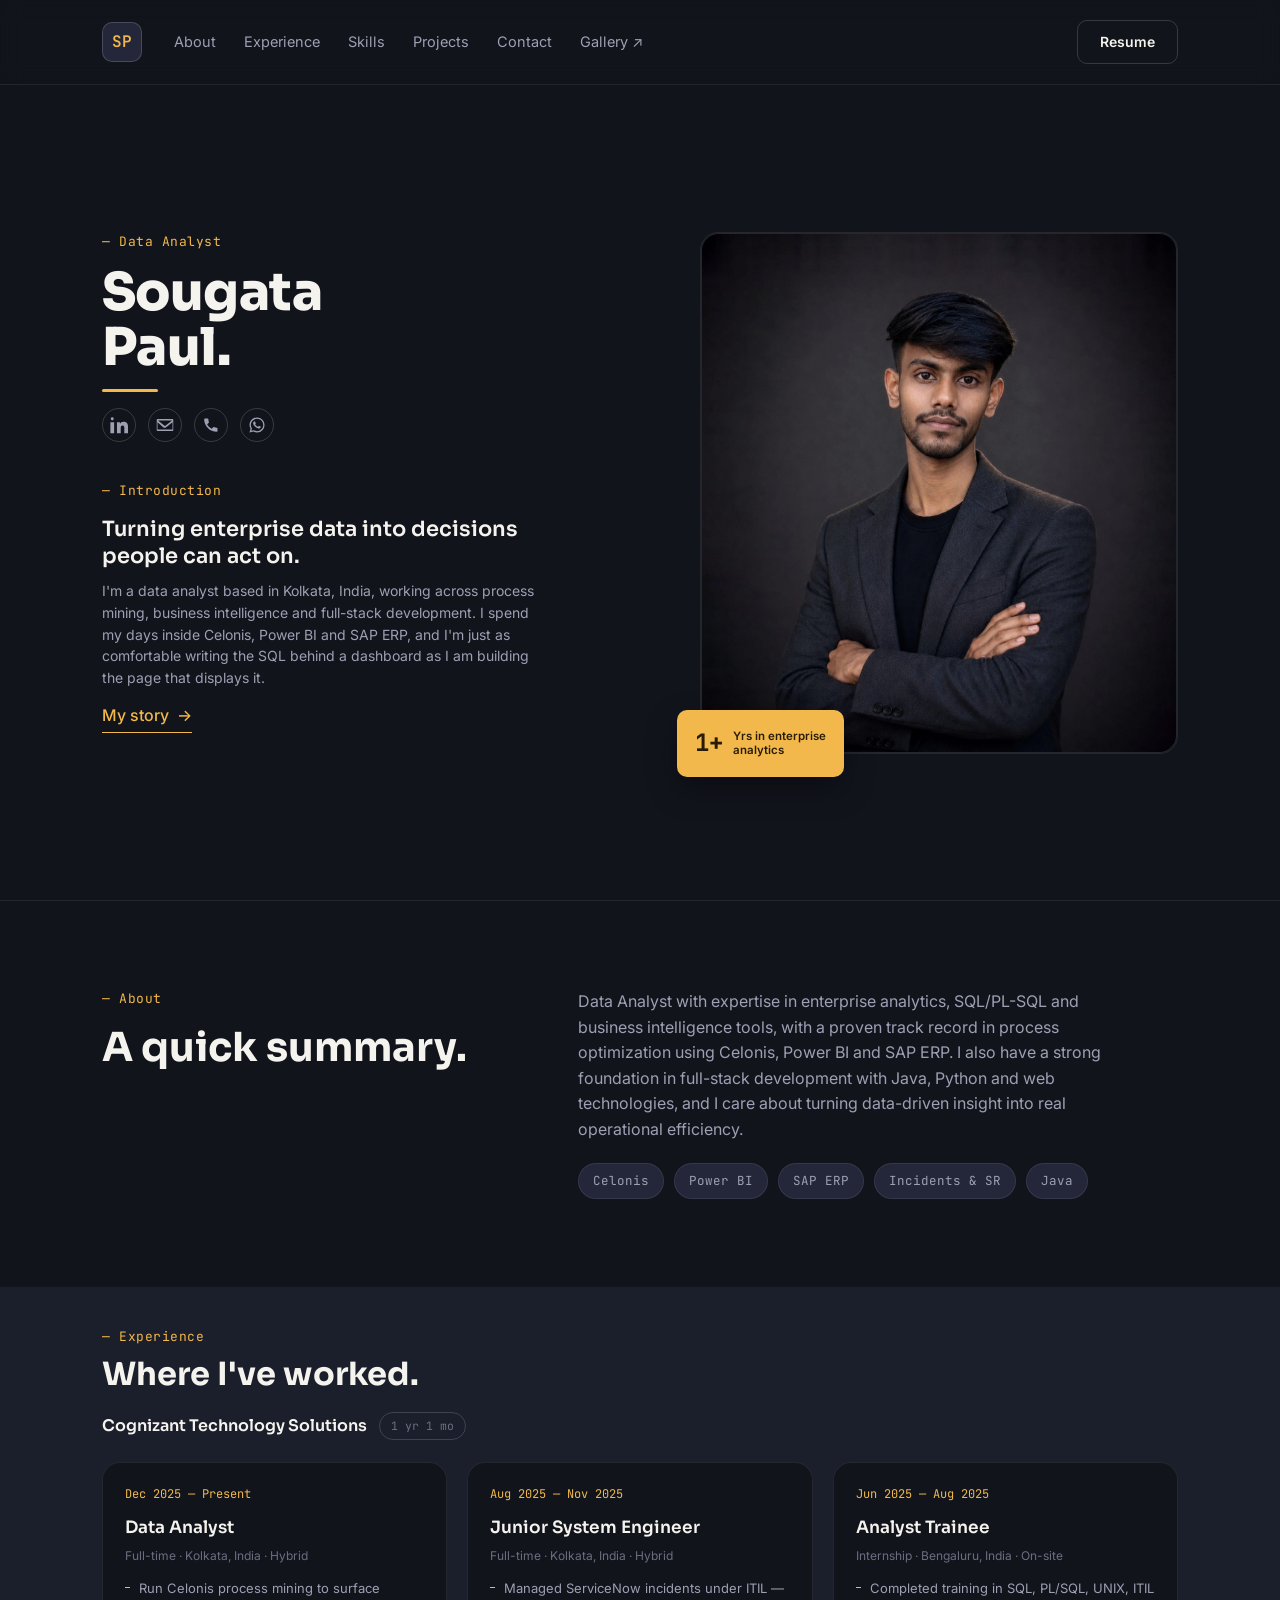
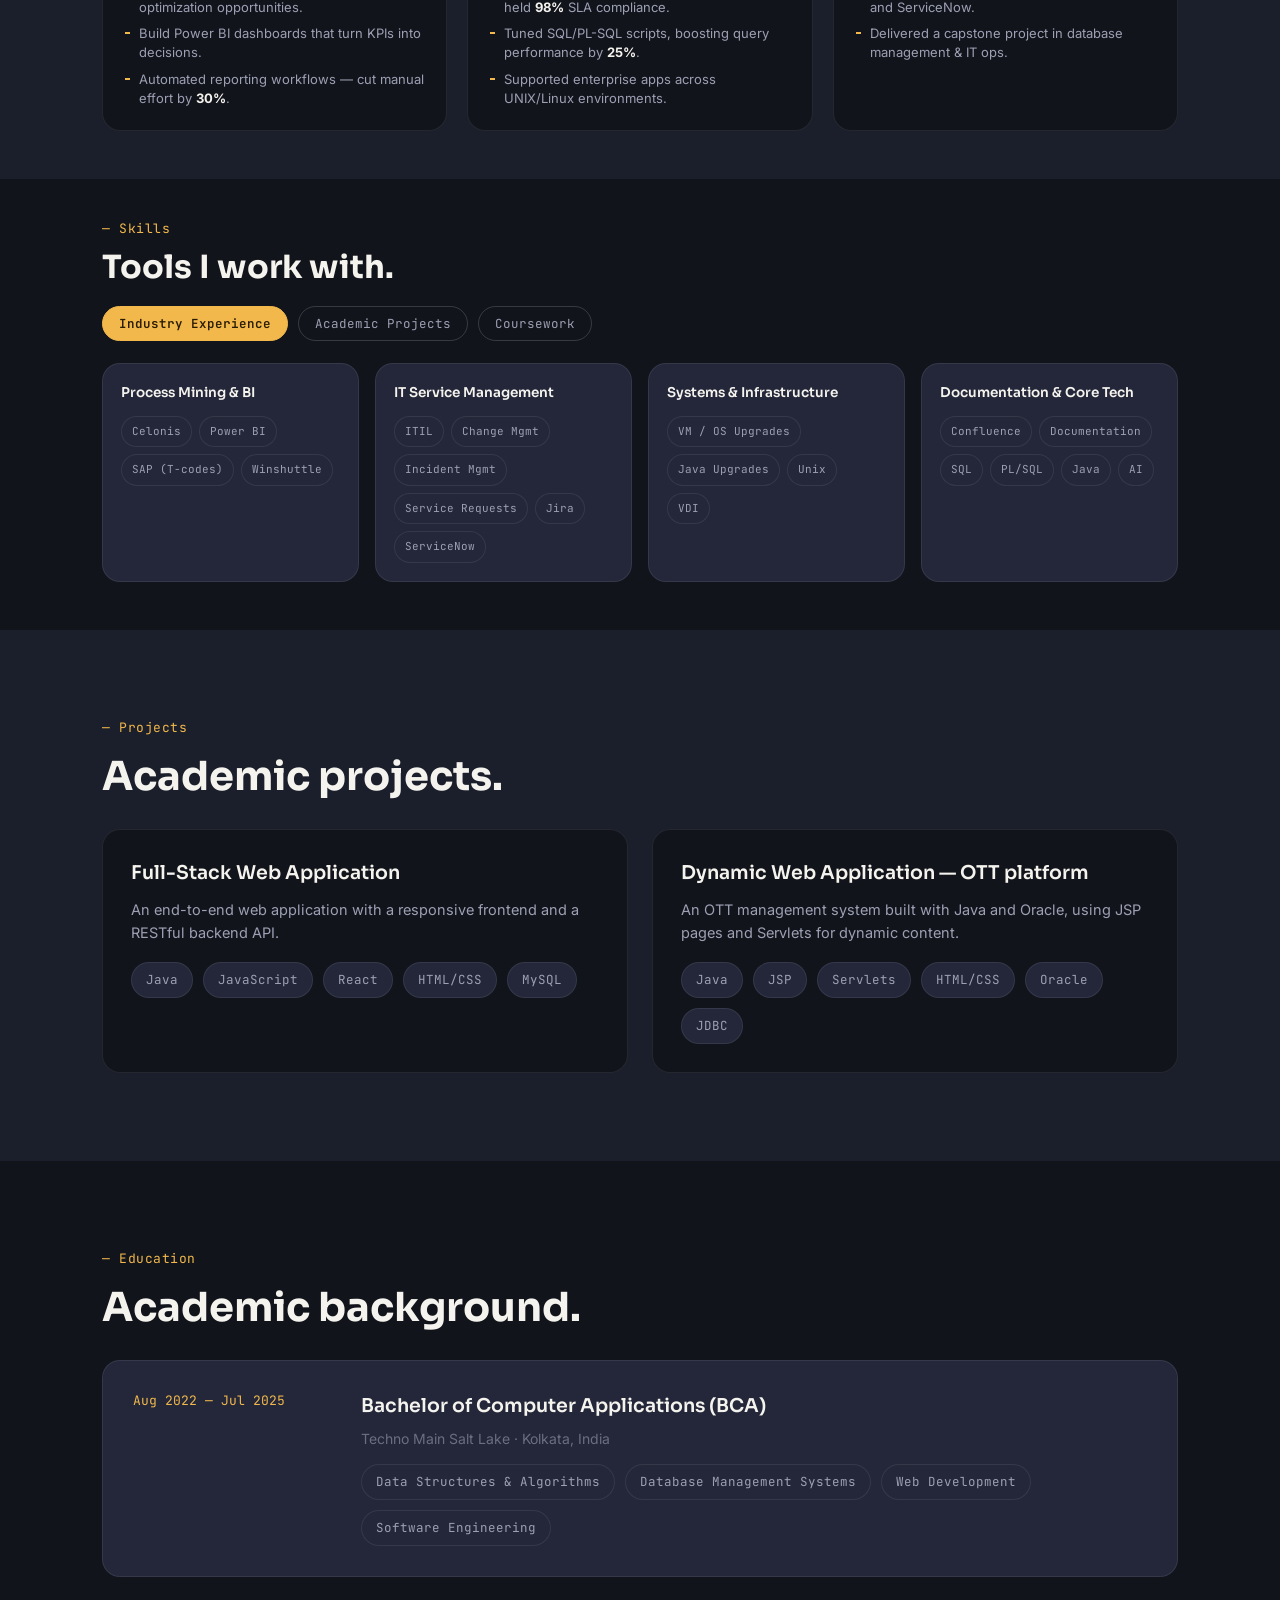
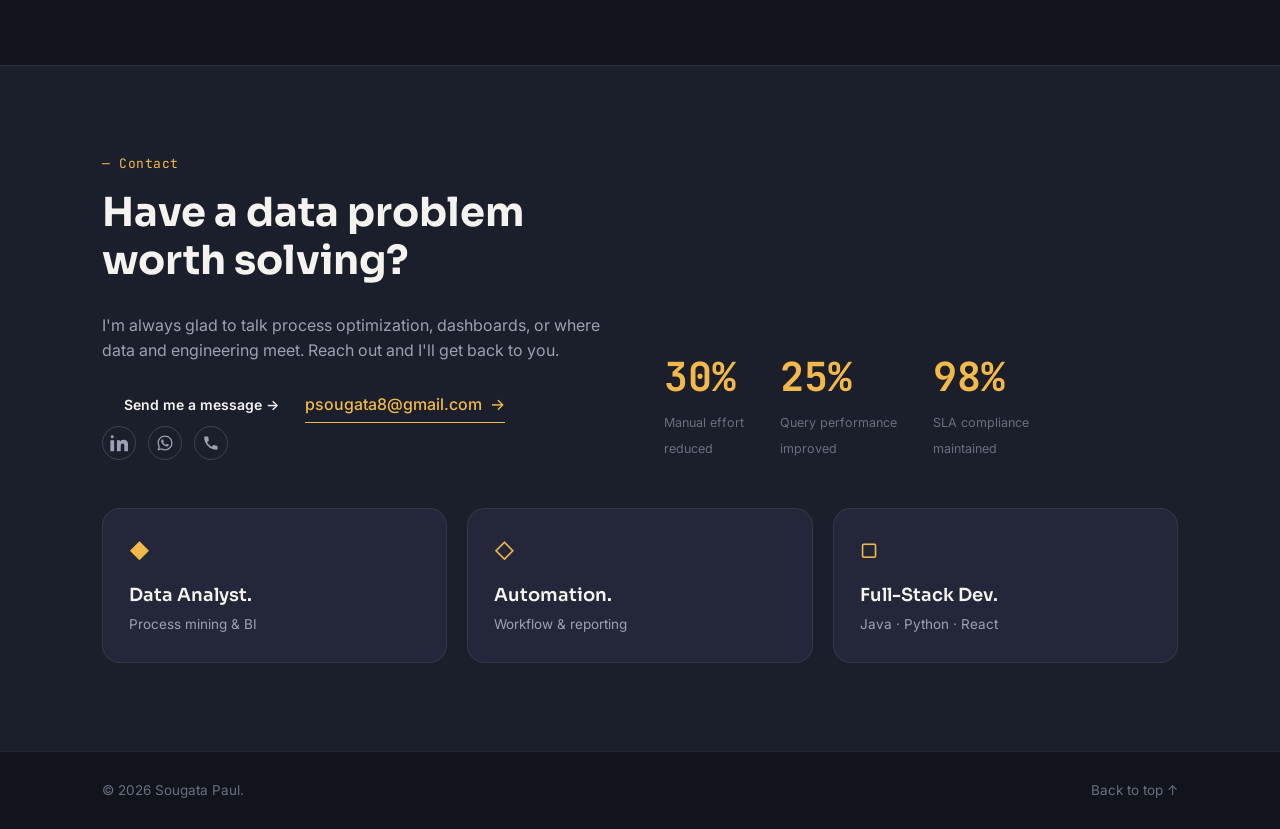
==== commit cea67a24: "index.html" ====
--- a/index.html
+++ b/index.html
@@ -58,6 +58,9 @@
             </a></li>
             <li><a href="tel:+918100506676" aria-label="Phone">
               <svg viewBox="0 0 24 24" width="18" height="18" fill="currentColor"><path d="M6.6 10.8c1.4 2.7 3.6 4.9 6.3 6.3l2.1-2.1c.3-.3.7-.4 1-.2 1.1.5 2.4.7 3.7.7.6 0 1 .4 1 1v3.6c0 .6-.4 1-1 1C10.6 21.1 2.9 13.4 2.9 4.3c0-.6.4-1 1-1H7.5c.6 0 1 .4 1 1 0 1.3.2 2.6.7 3.7.2.3.1.7-.2 1l-2.1 2.1z"/></svg>
+            </a></li>
+            <li><a href="https://wa.me/918100506676" target="_blank" rel="noopener" aria-label="WhatsApp">
+              <svg viewBox="0 0 24 24" width="18" height="18" fill="currentColor"><path d="M12.04 2c-5.5 0-9.96 4.46-9.96 9.96 0 1.76.46 3.45 1.34 4.94L2 22l5.25-1.38a9.9 9.9 0 0 0 4.79 1.22h.01c5.5 0 9.96-4.46 9.96-9.96S17.54 2 12.04 2zm0 18.2a8.2 8.2 0 0 1-4.18-1.15l-.3-.18-3.12.82.83-3.04-.2-.31a8.18 8.18 0 0 1-1.26-4.38c0-4.54 3.7-8.24 8.25-8.24 4.54 0 8.23 3.7 8.23 8.24 0 4.55-3.69 8.24-8.25 8.24zm4.52-6.16c-.25-.12-1.46-.72-1.68-.8-.23-.08-.39-.12-.56.12-.16.25-.64.8-.78.97-.15.16-.29.18-.54.06-1.46-.73-2.42-1.3-3.38-2.96-.26-.44.26-.41.74-1.36.08-.16.04-.3-.03-.43-.08-.12-.6-1.45-.82-1.93-.22-.47-.44-.4-.6-.41h-.52c-.16 0-.43.06-.66.31-.23.25-.87.85-.87 2.06 0 1.22.89 2.4 1.01 2.56.13.16 1.76 2.69 4.27 3.67 2.1.82 2.53.66 2.99.62.46-.04 1.46-.6 1.67-1.18.2-.58.2-1.07.14-1.18-.06-.1-.23-.16-.48-.29z"/></svg>
             </a></li>
           </ul>
         </div>
@@ -332,7 +335,22 @@
             I'm always glad to talk process optimization, dashboards, or where data
             and engineering meet. Reach out and I'll get back to you.
           </p>
-          <a class="link-arrow" href="mailto:psougata8@gmail.com">psougata8@gmail.com <span aria-hidden="true">→</span></a>
+          <div class="contact-actions">
+            <a class="btn btn-primary" href="https://forms.gle/jQmuTdTvs3gsCdLu7" target="_blank" rel="noopener">Send me a message <span aria-hidden="true">→</span></a>
+            <a class="link-arrow" href="mailto:psougata8@gmail.com">psougata8@gmail.com <span aria-hidden="true">→</span></a>
+          </div>
+
+          <ul class="social-row contact-icons" aria-label="More ways to reach me">
+            <li><a href="https://linkedin.com/in/sougata-paul" target="_blank" rel="noopener" aria-label="LinkedIn">
+              <svg viewBox="0 0 24 24" width="18" height="18" fill="currentColor"><path d="M4.98 3.5C4.98 4.6 4.1 5.5 3 5.5s-1.98-.9-1.98-2S1.9 1.5 3 1.5s1.98.9 1.98 2zM.5 8.2h5V23h-5V8.2zM8.5 8.2h4.79v2.02h.07c.67-1.2 2.3-2.46 4.73-2.46 5.06 0 6 3.3 6 7.6V23h-5v-6.7c0-1.6-.03-3.66-2.23-3.66-2.24 0-2.58 1.74-2.58 3.55V23h-5V8.2z"/></svg>
+            </a></li>
+            <li><a href="https://wa.me/918100506676" target="_blank" rel="noopener" aria-label="WhatsApp">
+              <svg viewBox="0 0 24 24" width="18" height="18" fill="currentColor"><path d="M12.04 2c-5.5 0-9.96 4.46-9.96 9.96 0 1.76.46 3.45 1.34 4.94L2 22l5.25-1.38a9.9 9.9 0 0 0 4.79 1.22h.01c5.5 0 9.96-4.46 9.96-9.96S17.54 2 12.04 2zm0 18.2a8.2 8.2 0 0 1-4.18-1.15l-.3-.18-3.12.82.83-3.04-.2-.31a8.18 8.18 0 0 1-1.26-4.38c0-4.54 3.7-8.24 8.25-8.24 4.54 0 8.23 3.7 8.23 8.24 0 4.55-3.69 8.24-8.25 8.24zm4.52-6.16c-.25-.12-1.46-.72-1.68-.8-.23-.08-.39-.12-.56.12-.16.25-.64.8-.78.97-.15.16-.29.18-.54.06-1.46-.73-2.42-1.3-3.38-2.96-.26-.44.26-.41.74-1.36.08-.16.04-.3-.03-.43-.08-.12-.6-1.45-.82-1.93-.22-.47-.44-.4-.6-.41h-.52c-.16 0-.43.06-.66.31-.23.25-.87.85-.87 2.06 0 1.22.89 2.4 1.01 2.56.13.16 1.76 2.69 4.27 3.67 2.1.82 2.53.66 2.99.62.46-.04 1.46-.6 1.67-1.18.2-.58.2-1.07.14-1.18-.06-.1-.23-.16-.48-.29z"/></svg>
+            </a></li>
+            <li><a href="tel:+918100506676" aria-label="Phone">
+              <svg viewBox="0 0 24 24" width="18" height="18" fill="currentColor"><path d="M6.6 10.8c1.4 2.7 3.6 4.9 6.3 6.3l2.1-2.1c.3-.3.7-.4 1-.2 1.1.5 2.4.7 3.7.7.6 0 1 .4 1 1v3.6c0 .6-.4 1-1 1C10.6 21.1 2.9 13.4 2.9 4.3c0-.6.4-1 1-1H7.5c.6 0 1 .4 1 1 0 1.3.2 2.6.7 3.7.2.3.1.7-.2 1l-2.1 2.1z"/></svg>
+            </a></li>
+          </ul>
         </div>
 
         <div class="stats-row" id="stats-row">
@@ -351,7 +369,7 @@
         </div>
 
         <div class="role-cards">
-          <div class="role-card role-card-featured">
+          <div class="role-card">
             <span class="role-icon" aria-hidden="true">◆</span>
             <h3>Data Analyst.</h3>
             <p>Process mining &amp; BI</p>
@@ -383,4 +401,4 @@
 
   <script src="js/script.js"></script>
 </body>
-</html>+</html>
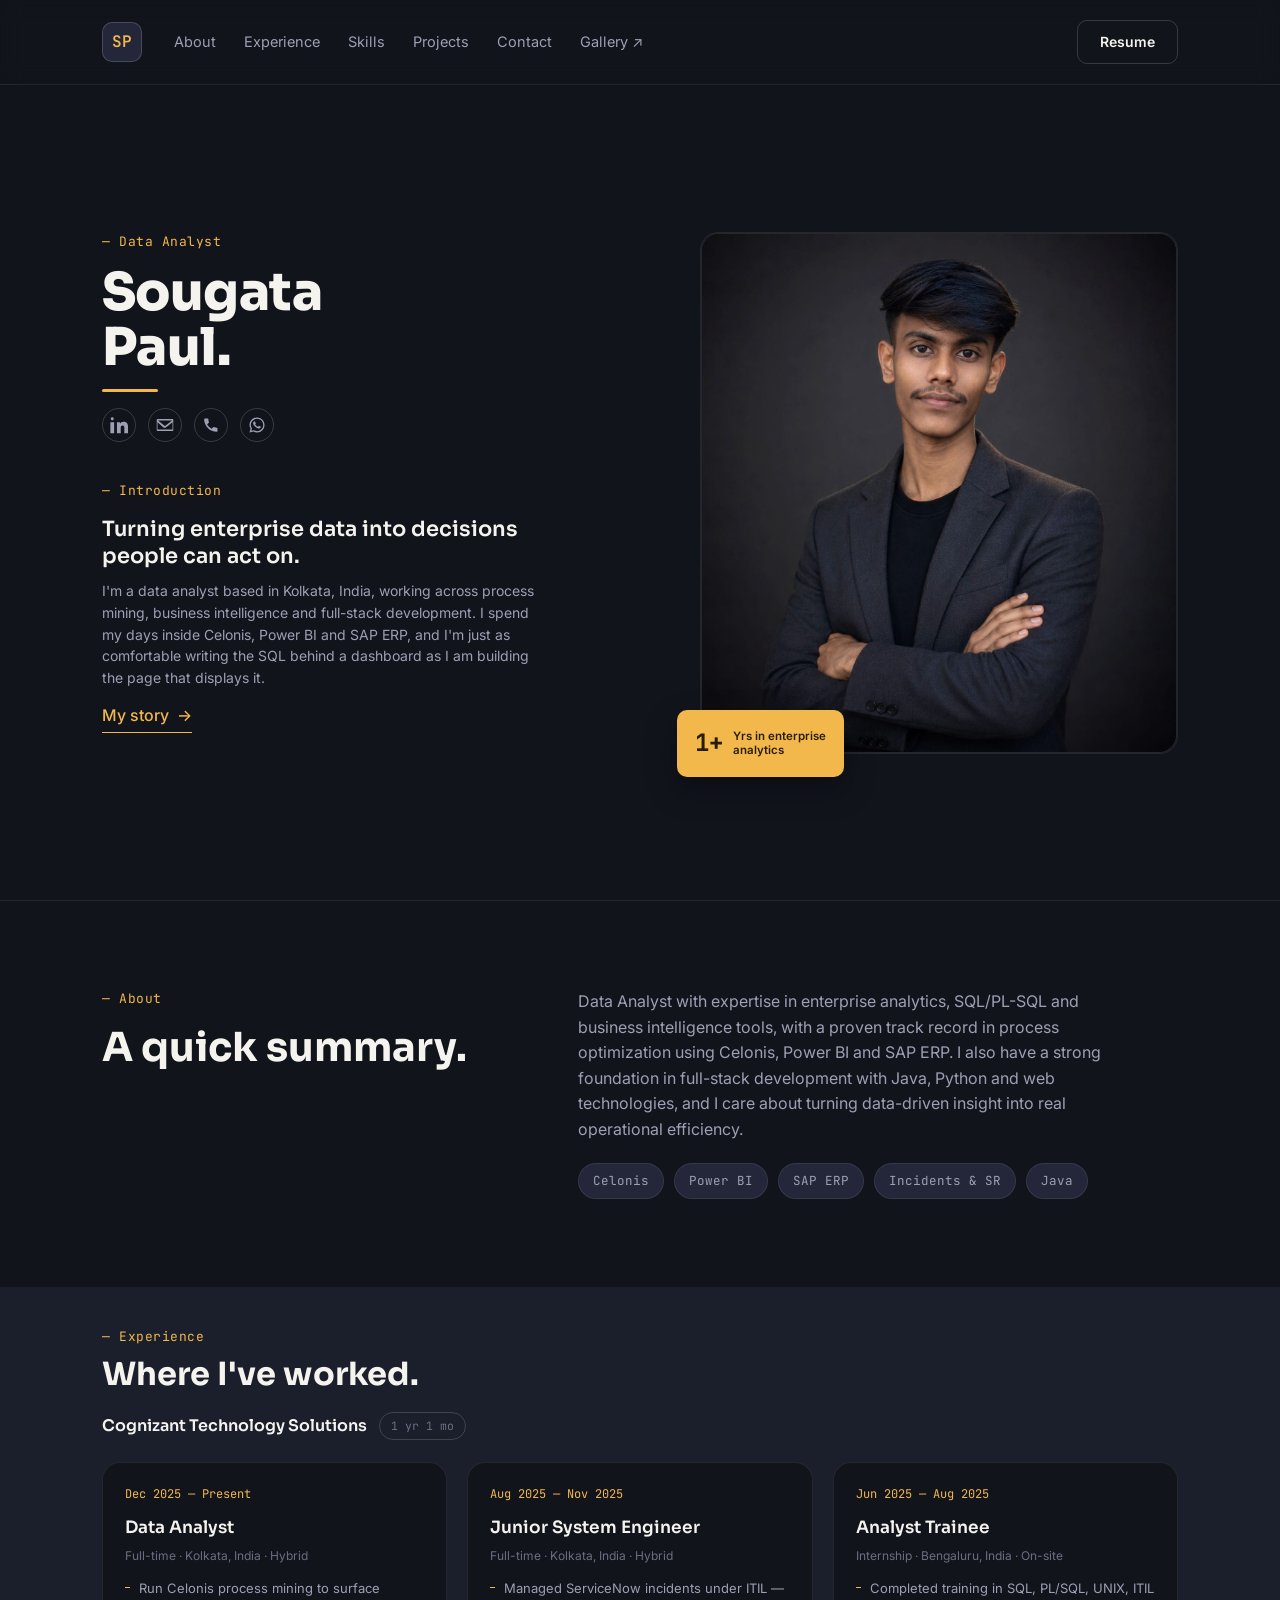
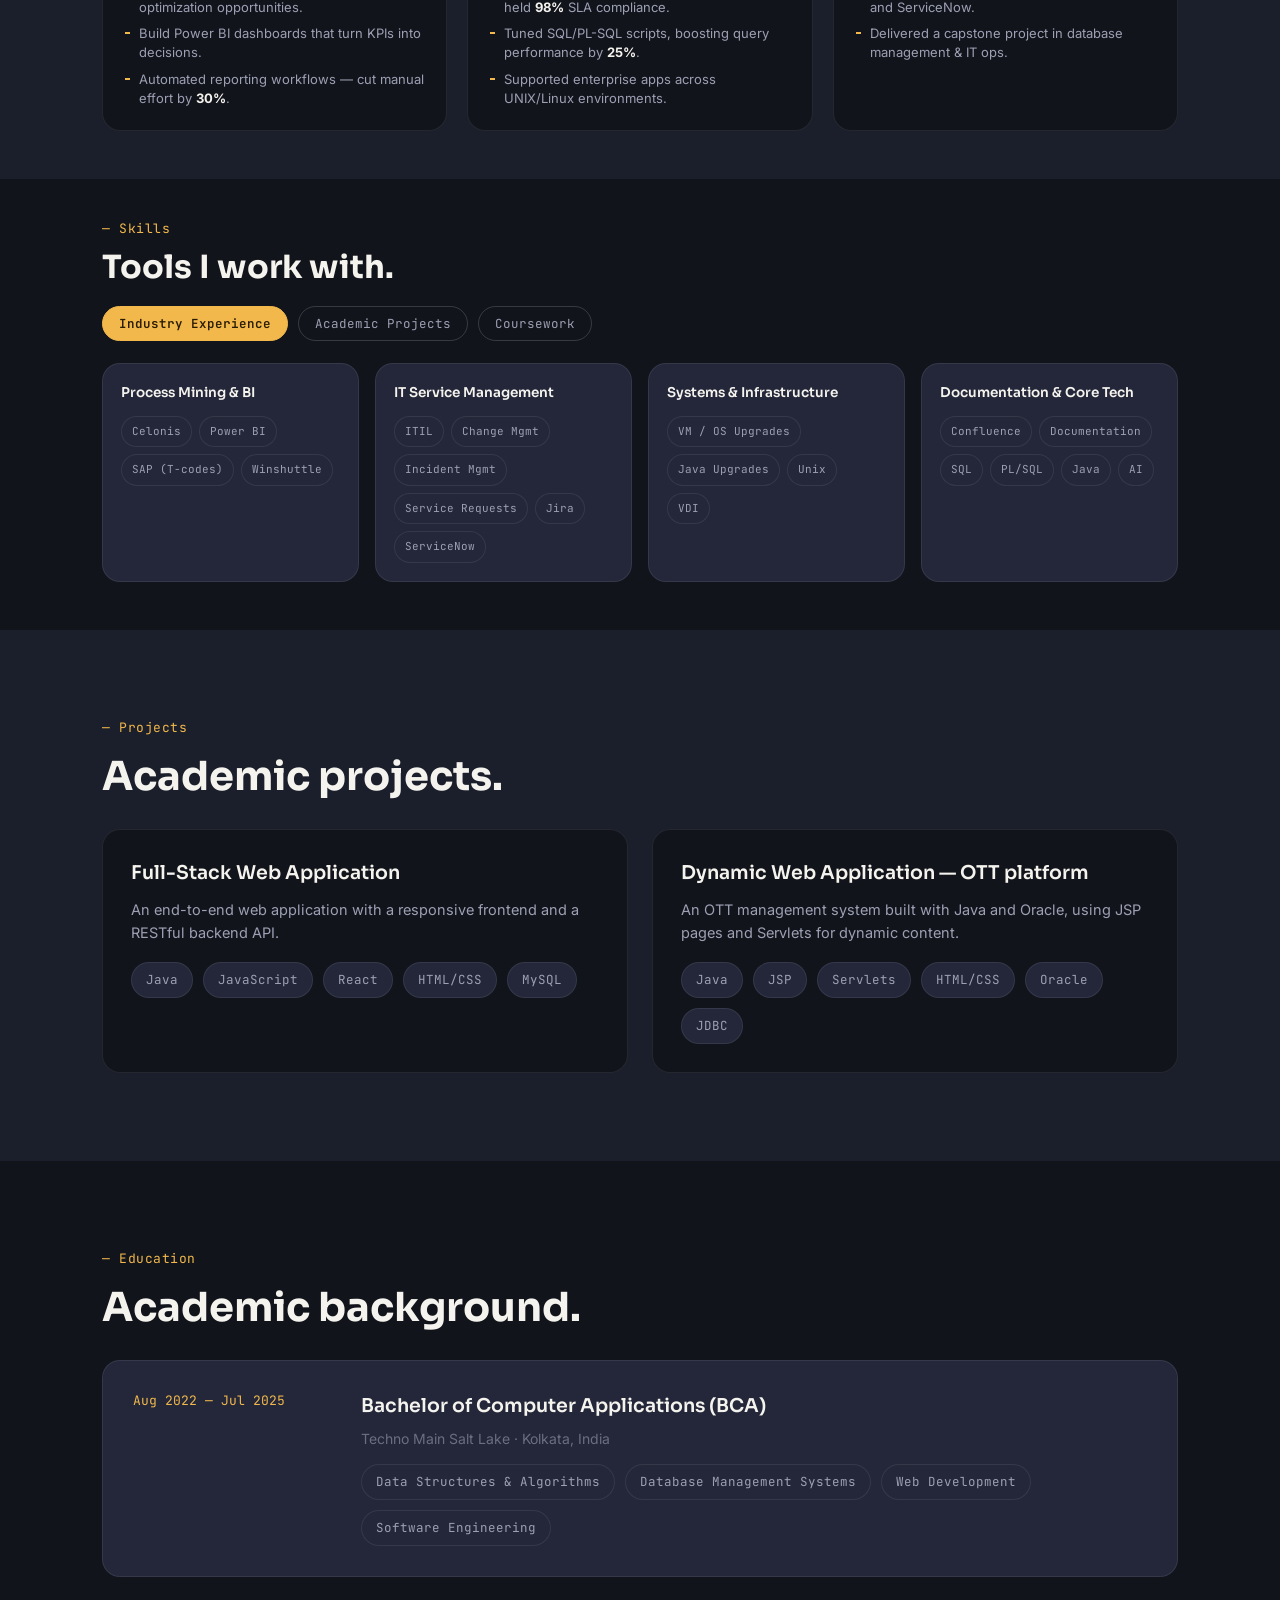
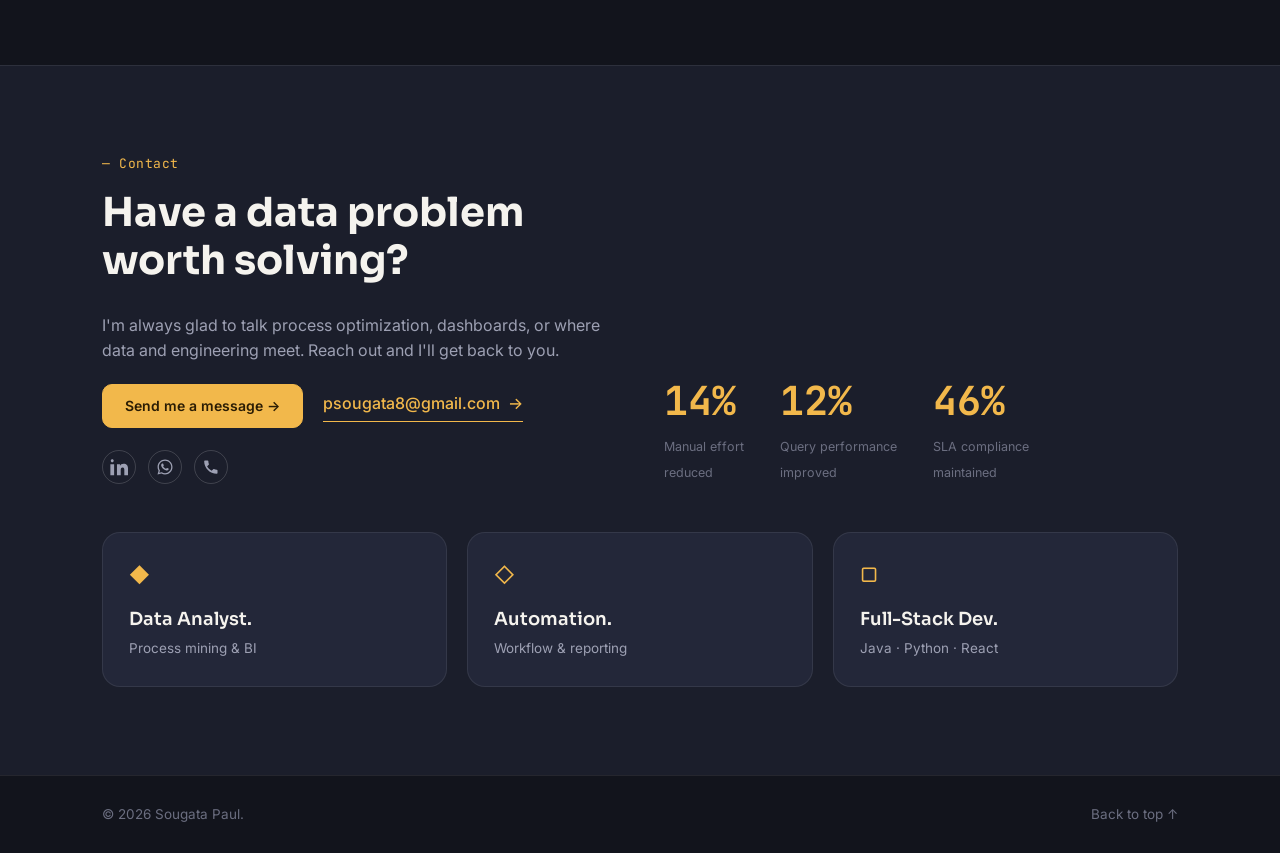
==== commit 660b5a71: "index.html" ====
--- a/index.html
+++ b/index.html
@@ -67,7 +67,7 @@
 
         <div class="hero-photo">
           <div class="photo-frame">
-            <img id="profile-photo" src="assets/images/profile.jpeg" alt="Portrait of Sougata Paul">
+            <img id="profile-photo" src="assets/images/profile1.jpeg" alt="Portrait of Sougata Paul">
             <div class="floating-chip">
               <span class="chip-num">1+</span>
               <span class="chip-label">Yrs in enterprise<br>analytics</span>
--- a/css/styles.css
+++ b/css/styles.css
@@ -581,32 +581,36 @@
   border: 1px solid var(--border);
   border-radius: var(--radius-lg);
   padding: 26px;
-}
-.role-card-featured {
+  transition: background 0.25s ease, border-color 0.25s ease;
+}
+.role-card:hover {
   background: var(--accent);
   border-color: var(--accent);
 }
-.role-card-featured h3,
-.role-card-featured p { color: #2A1C04; }
-.role-card-featured .role-icon { color: #2A1C04; }
+.role-card:hover h3,
+.role-card:hover p { color: #2A1C04; }
+.role-card:hover .role-icon { color: #2A1C04; }
+.role-card:hover p { opacity: 0.75; }
 
 .role-icon {
   display: block;
   font-size: 20px;
   color: var(--accent);
   margin-bottom: 14px;
+  transition: color 0.25s ease;
 }
 .role-card h3 {
   font-family: var(--font-display);
   font-size: 18px;
   font-weight: 600;
   margin-bottom: 4px;
+  transition: color 0.25s ease;
 }
 .role-card p {
   font-size: 13.5px;
   color: var(--text-secondary);
-}
-.role-card-featured p { opacity: 0.75; }
+  transition: color 0.25s ease, opacity 0.25s ease;
+}
 
 /* =========================================================
    FOOTER
@@ -670,4 +674,21 @@
   .skills-grid.cols-4, .skills-grid.cols-3 { grid-template-columns: 1fr; }
   .skills-tabs { gap: 8px; }
   .floating-chip { left: 16px; bottom: 16px; }
-}+}
+
+.btn-primary {
+  background: var(--accent);
+  border: 1px solid var(--accent);
+  color: #2A1C04;
+}
+.btn-primary:hover { background: var(--accent-dark); border-color: var(--accent-dark); }
+
+.contact-actions {
+  display: flex;
+  flex-wrap: wrap;
+  align-items: center;
+  gap: 20px;
+  margin-bottom: 22px;
+}
+
+.contact-icons { margin-top: 2px; }
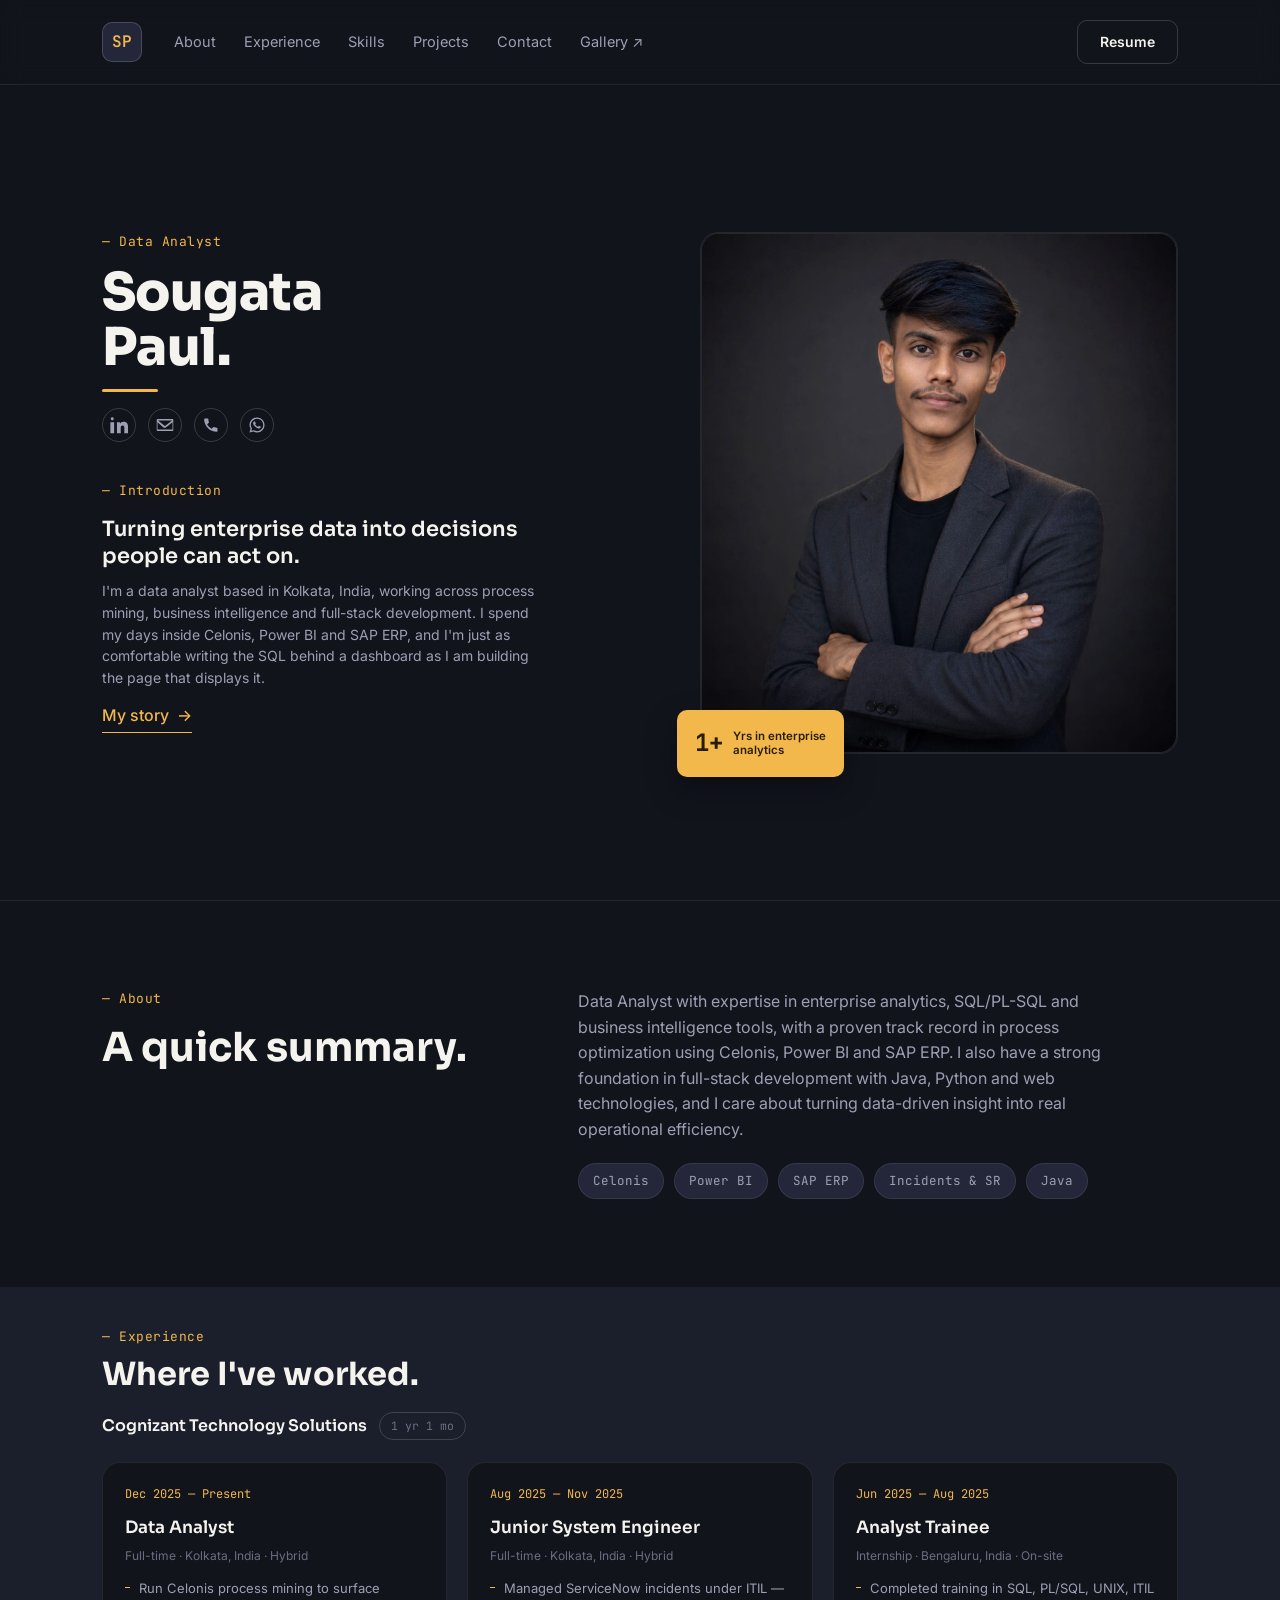
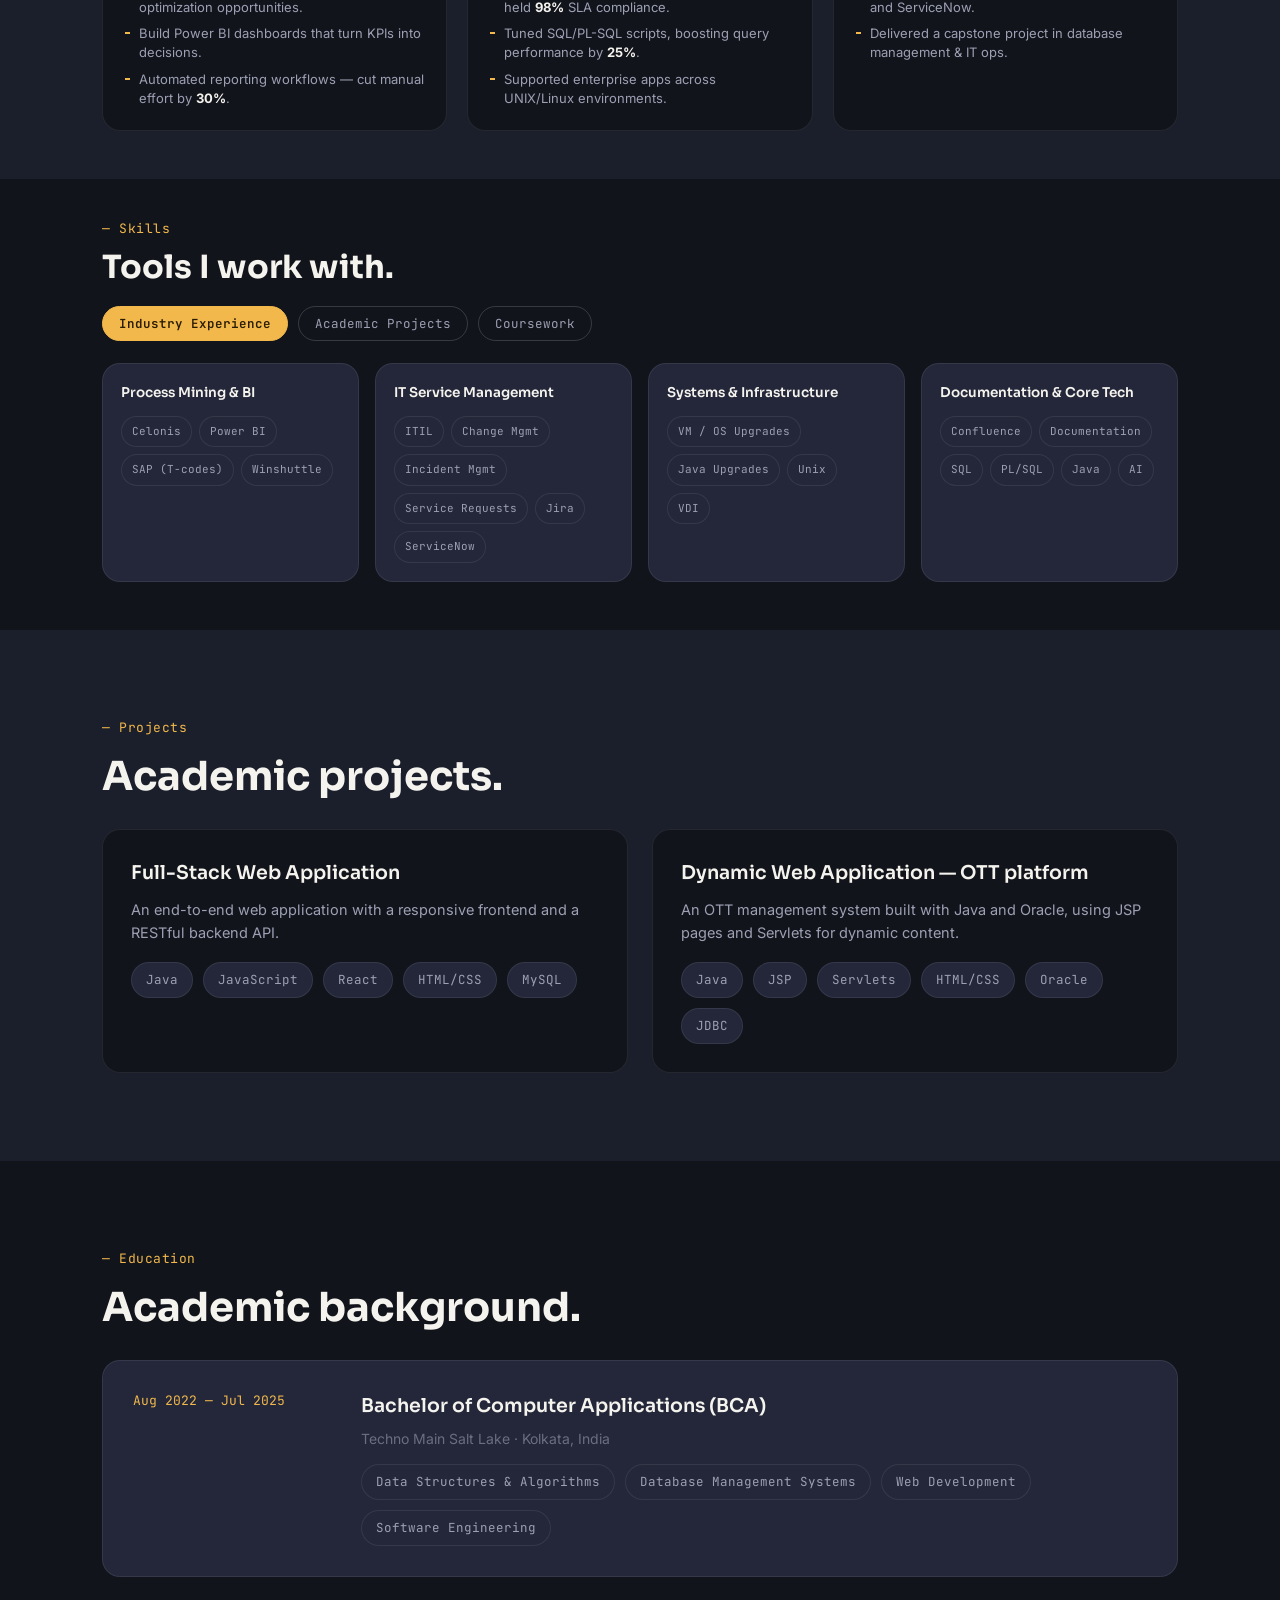
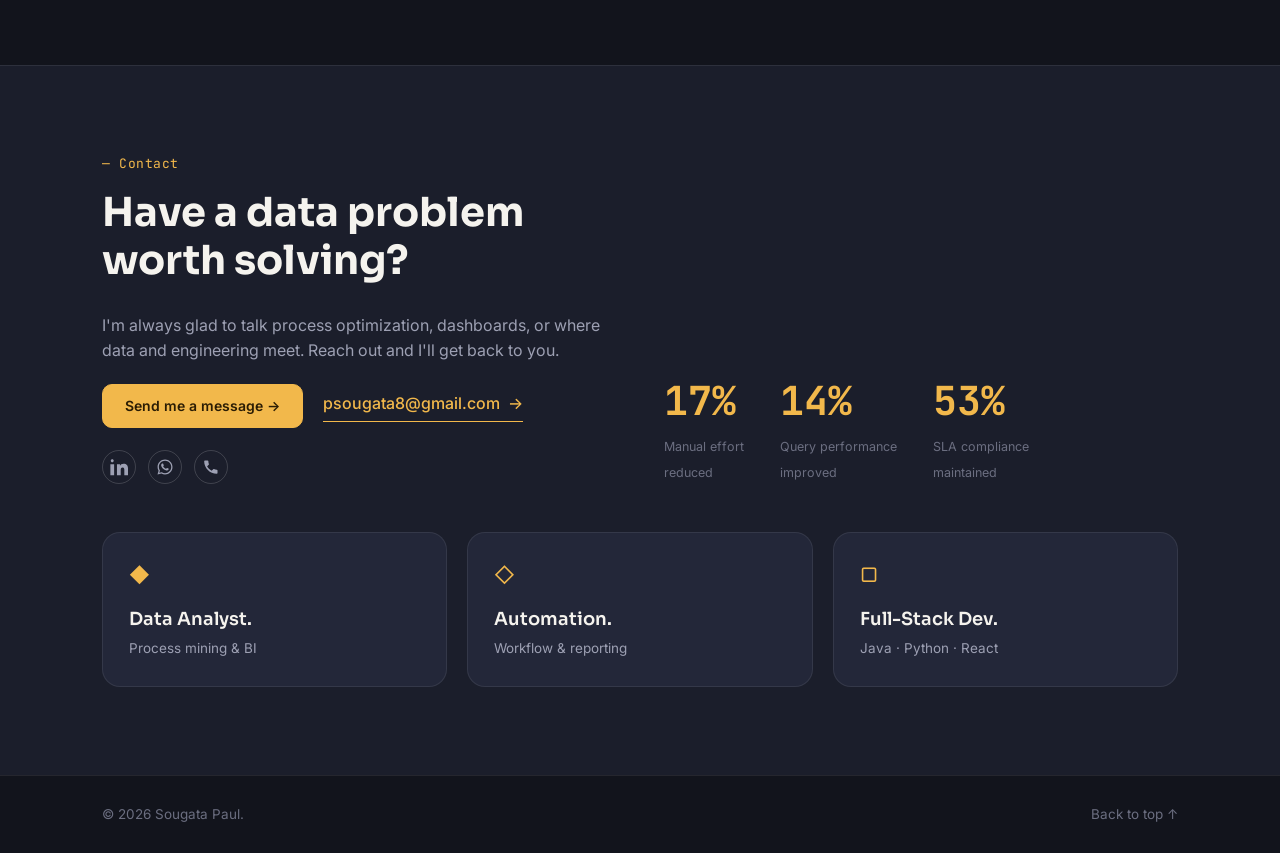
==== commit bcdc8a74: "index.html" ====
--- a/index.html
+++ b/index.html
@@ -2,6 +2,9 @@
 <html lang="en">
 <head>
   <meta charset="UTF-8">
+  <meta
+  name="viewport"
+  content="width=device-width, initial-scale=1, viewport-fit=cover">
   <meta name="viewport" content="width=device-width, initial-scale=1.0">
   <title>Sougata Paul — Data Analyst &amp; Full-Stack Developer</title>
   <meta name="description" content="Portfolio of Sougata Paul, Data Analyst and full-stack developer specializing in process mining, Power BI, SQL and enterprise analytics.">
